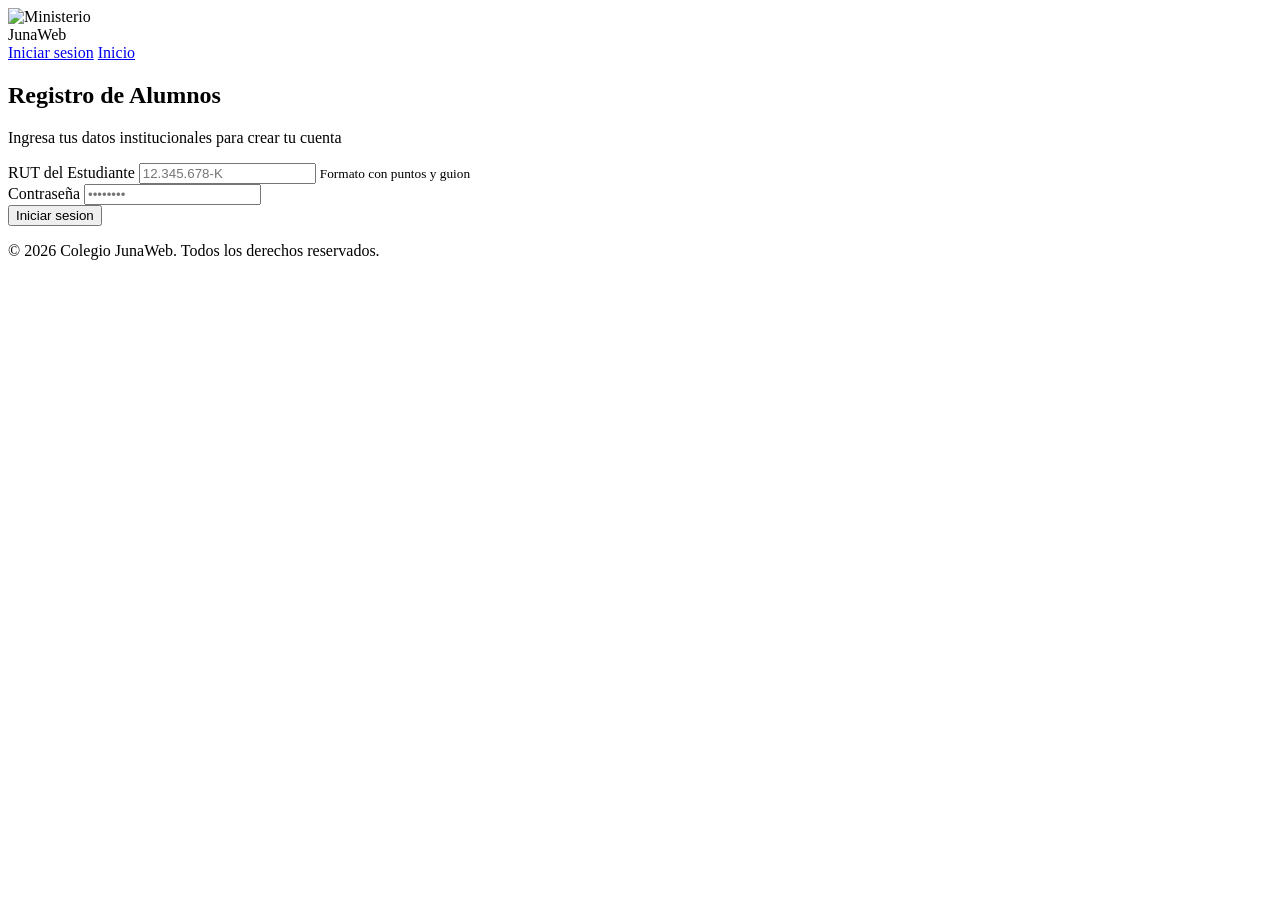
==== page/iniciar_sesion.html @ 6d4668fd "d" ====
<!DOCTYPE html>
<html lang="es">

<head>
    <meta charset="UTF-8">
    <meta name="viewport" content="width=device-width, initial-scale=1.0">
    <meta name="Author" content="Dante Ariel Agustin Benjamin Diego :D">
    <title>JunaWeb - Registro de Alumnos</title>

    <link rel="stylesheet" href="static/css/style.css">

    <link rel="preconnect" href="https://fonts.googleapis.com">
    <link rel="preconnect" href="https://fonts.gstatic.com" crossorigin>
    <link href="https: //fonts.googleapis.com/css2?family=Poppins:wght@300;400;500;600&display=swap" rel="stylesheet">
</head>

<body>


    <header class="navbar">
        <div class="header-content">

            <div class="official-logo">
            </div>
            <img src="static/images/Logo_del_MINSAL_Chile.png" alt="Ministerio">
            <div class="logo">
                <span>JunaWeb</span>
            </div>
            <nav>
                <a href="#">Iniciar sesion</a>
                <a href="#">Inicio</a>
            </nav>
        </div>
    </header>


    <main class="container">
        <div class="card">
            <div class="card-header">
                <h2>Registro de Alumnos</h2>
                <p>Ingresa tus datos institucionales para crear tu cuenta</p>
            </div>

            <form class="register-form" action="#" method="POST">

                <div class="form-group">
                    <label for="rut">RUT del Estudiante</label>
                    <input type="text" id="rut" name="rut" placeholder="12.345.678-K" required>
                    <small>Formato con puntos y guion</small>
                </div>
                <div class="form-group">
                    <label for="password">Contraseña</label>
                    <input type="password" id="password" name="password" placeholder="••••••••" required>
                </div>
            </form>
            <button type="submit" class="btn-primary">Iniciar sesion</button>
            </form>
            </a>
        </div>
    </main>

    <footer>
        <p> &copy; 2026 Colegio JunaWeb. Todos los derechos reservados.</p>
    </footer>

</body>


</html>
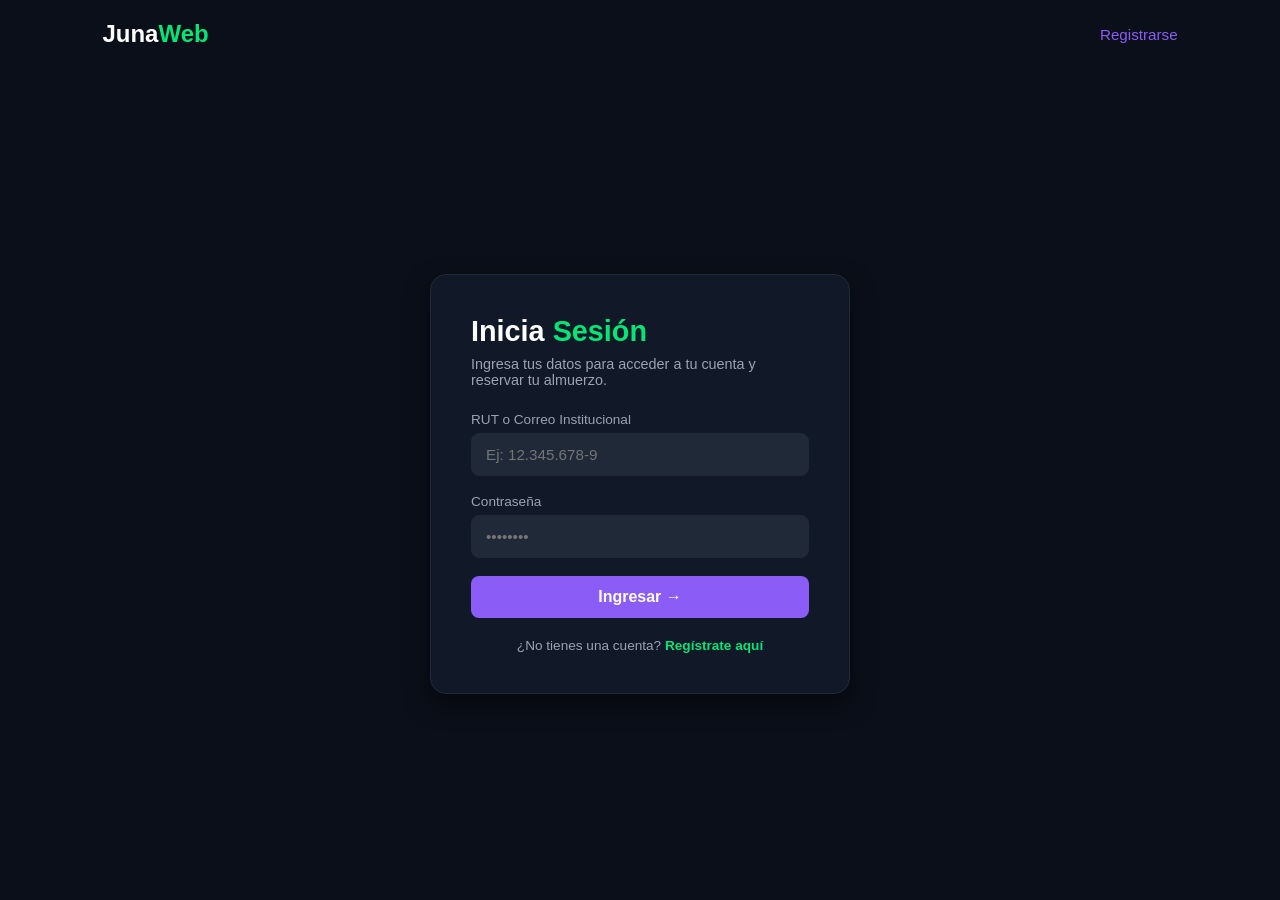
==== commit 6c2bfafe: "d" ====
--- a/page/iniciar_sesion.html
+++ b/page/iniciar_sesion.html
@@ -1,69 +1,42 @@
 <!DOCTYPE html>
 <html lang="es">
-
 <head>
-    <meta charset="UTF-8">
-    <meta name="viewport" content="width=device-width, initial-scale=1.0">
-    <meta name="Author" content="Dante Ariel Agustin Benjamin Diego :D">
-    <title>JunaWeb - Registro de Alumnos</title>
-
-    <link rel="stylesheet" href="static/css/style.css">
-
-    <link rel="preconnect" href="https://fonts.googleapis.com">
-    <link rel="preconnect" href="https://fonts.gstatic.com" crossorigin>
-    <link href="https: //fonts.googleapis.com/css2?family=Poppins:wght@300;400;500;600&display=swap" rel="stylesheet">
+  <meta charset="UTF-8">
+  <meta name="viewport" content="width=device-width, initial-scale=1.0">
+  <title>JunaWeb - Iniciar Sesión</title>
+  <link rel="stylesheet" href="../static/css/inicio.css">
 </head>
-
 <body>
 
+  <header>
+    <a href="../index.html" class="logo">Juna<span>Web</span></a>
+    <a href="registro.html" class="nav-link">Registrarse</a>
+  </header>
 
-    <header class="navbar">
-        <div class="header-content">
+  <main class="auth-container">
+    <div class="auth-card">
+      <h2>Inicia <span>Sesión</span></h2>
+      <p class="subtitle">Ingresa tus datos para acceder a tu cuenta y reservar tu almuerzo.</p>
 
-            <div class="official-logo">
-            </div>
-            <img src="static/images/Logo_del_MINSAL_Chile.png" alt="Ministerio">
-            <div class="logo">
-                <span>JunaWeb</span>
-            </div>
-            <nav>
-                <a href="#">Iniciar sesion</a>
-                <a href="#">Inicio</a>
-            </nav>
+      <form action="#" method="POST">
+        <div class="form-group">
+          <label for="rut">RUT o Correo Institucional</label>
+          <input type="text" id="rut" placeholder="Ej: 12.345.678-9" required>
         </div>
-    </header>
 
+        <div class="form-group">
+          <label for="password">Contraseña</label>
+          <input type="password" id="password" placeholder="••••••••" required>
+        </div>
 
-    <main class="container">
-        <div class="card">
-            <div class="card-header">
-                <h2>Registro de Alumnos</h2>
-                <p>Ingresa tus datos institucionales para crear tu cuenta</p>
-            </div>
+        <button type="submit" class="btn-submit">Ingresar →</button>
+      </form>
 
-            <form class="register-form" action="#" method="POST">
-
-                <div class="form-group">
-                    <label for="rut">RUT del Estudiante</label>
-                    <input type="text" id="rut" name="rut" placeholder="12.345.678-K" required>
-                    <small>Formato con puntos y guion</small>
-                </div>
-                <div class="form-group">
-                    <label for="password">Contraseña</label>
-                    <input type="password" id="password" name="password" placeholder="••••••••" required>
-                </div>
-            </form>
-            <button type="submit" class="btn-primary">Iniciar sesion</button>
-            </form>
-            </a>
-        </div>
-    </main>
-
-    <footer>
-        <p> &copy; 2026 Colegio JunaWeb. Todos los derechos reservados.</p>
-    </footer>
+      <div class="auth-footer">
+        ¿No tienes una cuenta? <a href="registro.html">Regístrate aquí</a>
+      </div>
+    </div>
+  </main>
 
 </body>
-
-
 </html>
--- a/static/css/inicio.css
+++ b/static/css/inicio.css
@@ -0,0 +1,171 @@
+/* Variables basadas en el diseño de JunaWeb */
+:root {
+  --bg-color: #0b0f19;
+  --card-bg: #111827;
+  --input-bg: #1f2937;
+  --text-main: #ffffff;
+  --text-muted: #9ca3af;
+  --green-accent: #00e676;
+  --purple-accent: #8b5cf6;
+  --purple-hover: #7c3aed;
+  --border-color: #1f2937;
+}
+
+* {
+  margin: 0;
+  padding: 0;
+  box-sizing: border-box;
+  font-family: 'Segoe UI', Tahoma, Geneva, Verdana, sans-serif;
+}
+
+body {
+  background-color: var(--bg-color);
+  color: var(--text-main);
+  min-height: 100vh;
+  display: flex;
+  flex-direction: column;
+}
+
+/* Header / Navbar */
+header {
+  display: flex;
+  justify-content: space-between;
+  align-items: center;
+  padding: 20px 8%;
+  background-color: transparent;
+}
+
+.logo {
+  font-size: 1.5rem;
+  font-weight: bold;
+  color: var(--text-main);
+  text-decoration: none;
+}
+
+.logo span {
+  color: var(--green-accent);
+}
+
+.nav-link {
+  color: var(--purple-accent);
+  text-decoration: none;
+  font-size: 0.95rem;
+  transition: color 0.3s;
+}
+
+.nav-link:hover {
+  color: var(--purple-hover);
+  text-decoration: underline;
+}
+
+/* Auth Container / Cards */
+.auth-container {
+  flex: 1;
+  display: flex;
+  justify-content: center;
+  align-items: center;
+  padding: 40px 20px;
+}
+
+.auth-card {
+  background-color: var(--card-bg);
+  border: 1px solid var(--border-color);
+  border-radius: 16px;
+  padding: 40px;
+  width: 100%;
+  max-width: 420px;
+  box-shadow: 0 10px 25px rgba(0, 0, 0, 0.5);
+}
+
+.auth-card h2 {
+  font-size: 1.8rem;
+  margin-bottom: 8px;
+}
+
+.auth-card h2 span {
+  color: var(--green-accent);
+}
+
+.auth-card p.subtitle {
+  color: var(--text-muted);
+  font-size: 0.9rem;
+  margin-bottom: 24px;
+}
+
+/* Form Styles */
+.form-group {
+  margin-bottom: 18px;
+  display: flex;
+  flex-direction: column;
+  gap: 6px;
+}
+
+.form-group label {
+  font-size: 0.85rem;
+  color: var(--text-muted);
+}
+
+.form-group input,
+.form-group select {
+  background-color: var(--input-bg);
+  border: 1px solid var(--border-color);
+  border-radius: 8px;
+  padding: 12px 14px;
+  color: var(--text-main);
+  font-size: 0.95rem;
+  outline: none;
+  transition: border-color 0.3s;
+}
+
+.form-group input:focus,
+.form-group select:focus {
+  border-color: var(--green-accent);
+}
+
+/* Form Actions & Buttons */
+.form-actions {
+  display: flex;
+  justify-content: space-between;
+  align-items: center;
+  margin-bottom: 24px;
+  font-size: 0.85rem;
+}
+
+.btn-submit {
+  width: 100%;
+  background-color: var(--purple-accent);
+  color: #ffffff;
+  border: none;
+  padding: 12px;
+  border-radius: 8px;
+  font-size: 1rem;
+  font-weight: 600;
+  cursor: pointer;
+  transition: background-color 0.3s, transform 0.1s;
+}
+
+.btn-submit:hover {
+  background-color: var(--purple-hover);
+}
+
+.btn-submit:active {
+  transform: scale(0.99);
+}
+
+/* Footer Link */
+.auth-footer {
+  margin-top: 20px;
+  text-align: center;
+  font-size: 0.85rem;
+  color: var(--text-muted);
+}
+
+.auth-footer a {
+  color: var(--green-accent);
+  text-decoration: none;
+  font-weight: 600;
+}
+
+.auth-footer a:hover {
+  text-decoration: underline;
+}
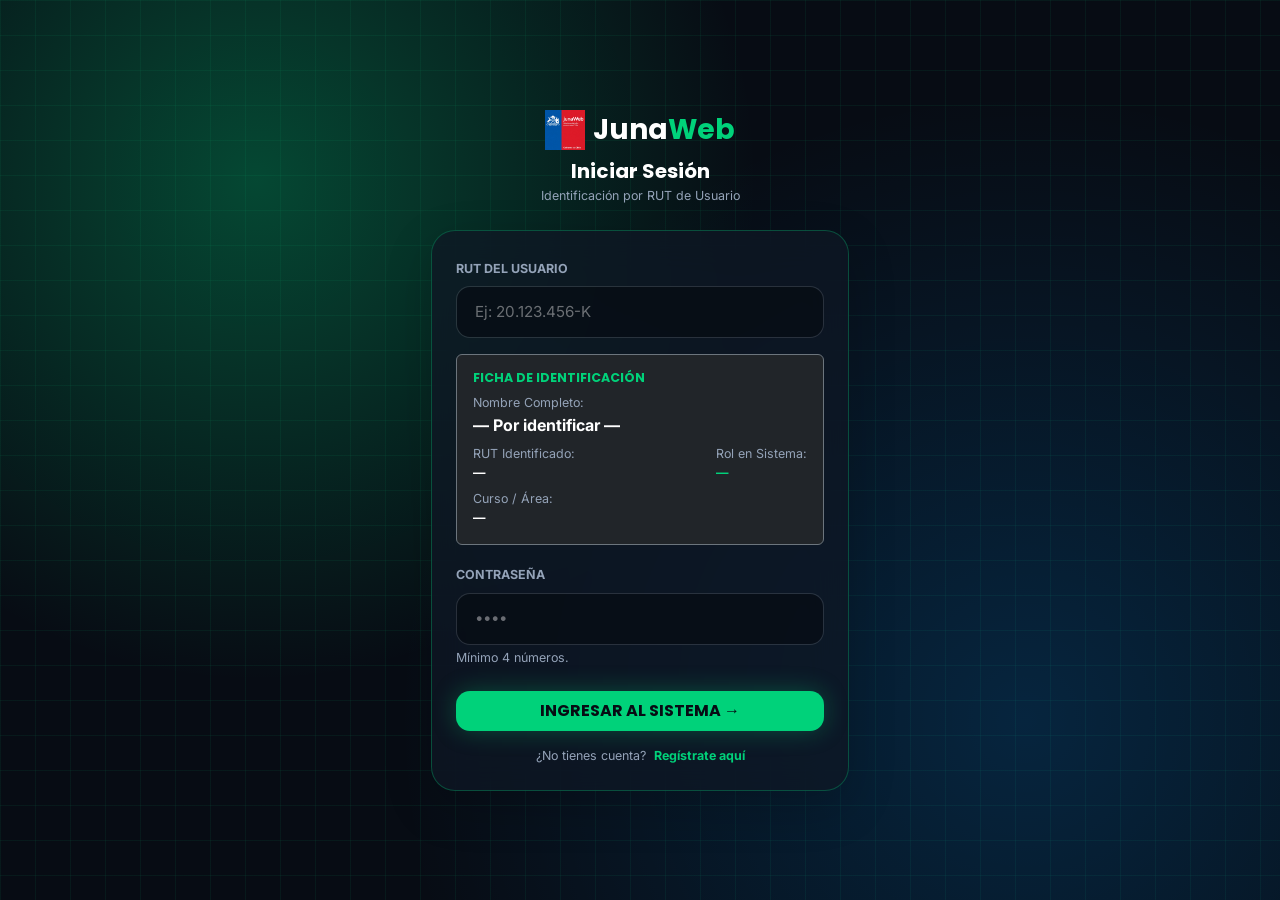
==== commit c9a11d9f: "j" ====
--- a/page/iniciar_sesion.html
+++ b/page/iniciar_sesion.html
@@ -1,42 +1,79 @@
 <!DOCTYPE html>
 <html lang="es">
 <head>
-  <meta charset="UTF-8">
-  <meta name="viewport" content="width=device-width, initial-scale=1.0">
-  <title>JunaWeb - Iniciar Sesión</title>
-  <link rel="stylesheet" href="../static/css/inicio.css">
+    <meta charset="UTF-8">
+    <meta name="viewport" content="width=device-width, initial-scale=1.0">
+    <title>JunaWeb - Iniciar Sesión</title>
+        <meta name="author" content="Ariel Faundez, Agustin sanchez, Dante Canales, Diego Valenzuela y Benjamin Carrasco">
+
+    <!-- Google Fonts -->
+    <link rel="preconnect" href="https://fonts.googleapis.com">
+    <link rel="preconnect" href="https://fonts.gstatic.com" crossorigin>
+    <link href="https://fonts.googleapis.com/css2?family=Inter:wght@400;500;600;700&family=Poppins:wght@500;600;700&display=swap" rel="stylesheet">
+
+    <!-- Bootstrap 5 CSS -->
+    <link href="https://cdn.jsdelivr.net/npm/bootstrap@5.3.0/dist/css/bootstrap.min.css" rel="stylesheet">
+    <link rel="stylesheet" href="../static/css/iniciar_sesion.css">
 </head>
-<body>
+<body class="dark-theme d-flex flex-column min-vh-100 justify-content-center align-items-center py-4">
 
-  <header>
-    <a href="../index.html" class="logo">Juna<span>Web</span></a>
-    <a href="registro.html" class="nav-link">Registrarse</a>
-  </header>
-
-  <main class="auth-container">
-    <div class="auth-card">
-      <h2>Inicia <span>Sesión</span></h2>
-      <p class="subtitle">Ingresa tus datos para acceder a tu cuenta y reservar tu almuerzo.</p>
-
-      <form action="#" method="POST">
-        <div class="form-group">
-          <label for="rut">RUT o Correo Institucional</label>
-          <input type="text" id="rut" placeholder="Ej: 12.345.678-9" required>
+    <div class="login-container w-100 px-3" style="max-width: 450px;">
+        <!-- Logo y Cabecera -->
+        <div class="text-center mb-4">
+            <a href="../index.html" class="d-inline-flex align-items-center text-decoration-none mb-2">
+                <img src="../static/images/logo.png" alt="Logo JunaWeb" class="header-logo" style="height: 40px;">
+                <span class="ms-2 fs-3 font-poppins fw-bold">
+                    <span class="text-white">Juna</span><span class="text-accent">Web</span>
+                </span>
+            </a>
+            <h5 class="text-white font-poppins fw-bold mb-1">Iniciar Sesión</h5>
+            <p class="text-bright-sub font-inter xsmall">Identificación por RUT de Usuario</p>
         </div>
 
-        <div class="form-group">
-          <label for="password">Contraseña</label>
-          <input type="password" id="password" placeholder="••••••••" required>
+        <!-- Tarjeta de Formulario -->
+        <div class="custom-card p-4 shadow-lg border-accent-glow">
+            <div id="login-alert" class="alert d-none py-2 mb-3 font-inter xsmall text-center"></div>
+
+            <form id="form-login" onsubmit="procesarLogin(event)">
+                <!-- RUT DEL USUARIO -->
+                <div class="mb-3 text-start">
+                    <label for="login-rut" class="form-label text-bright-sub font-inter xsmall fw-bold">RUT DEL USUARIO</label>
+                    <input type="text" class="form-control custom-input font-inter" id="login-rut" placeholder="Ej: 20.123.456-K" maxlength="12" required>
+                </div>
+
+                <!-- FICHA DE IDENTIFICACIÓN -->
+                <div class="p-3 mb-3 border border-secondary rounded bg-dark text-start">
+                    <h6 class="text-accent font-poppins fw-bold xsmall mb-2">FICHA DE IDENTIFICACIÓN</h6>
+                    <p class="mb-1 font-inter xsmall text-bright-sub">Nombre Completo: <br><strong id="info-nombre" class="text-white fs-6">— Por identificar —</strong></p>
+                    <div class="d-flex justify-content-between mt-2 font-inter xsmall text-bright-sub">
+                        <div>RUT Identificado: <br><strong id="info-rut" class="text-white">—</strong></div>
+                        <div>Rol en Sistema: <br><strong id="info-rol" class="text-accent">—</strong></div>
+                    </div>
+                    <div class="mt-2 font-inter xsmall text-bright-sub">
+                        Curso / Área: <br><strong id="info-curso" class="text-white">—</strong>
+                    </div>
+                </div>
+
+<div class="mb-4 text-start">
+    <label for="login-password" class="form-label text-bright-sub font-inter xsmall fw-bold">CONTRASEÑA</label>
+    <input type="password" class="form-control custom-input font-inter" id="login-password" placeholder="••••" minlength="4" required>
+    <div class="form-text text-bright-sub xsmall mt-1">Mínimo 4 números.</div>
+</div>
+
+                <!-- BOTÓN INICIAR SESIÓN -->
+                <button type="submit" class="btn btn-custom-primary w-100 py-2 font-poppins fw-bold glow-btn mb-3">
+                    INGRESAR AL SISTEMA →
+                </button>
+            </form>
+
+            <div class="text-center font-inter xsmall">
+                <span class="text-bright-sub">¿No tienes cuenta?</span>
+                <a href="registro.html" class="text-accent text-decoration-none fw-bold ms-1">Regístrate aquí</a>
+            </div>
         </div>
+    </div>
 
-        <button type="submit" class="btn-submit">Ingresar →</button>
-      </form>
-
-      <div class="auth-footer">
-        ¿No tienes una cuenta? <a href="registro.html">Regístrate aquí</a>
-      </div>
-    </div>
-  </main>
-
+    <script src="https://cdn.jsdelivr.net/npm/bootstrap@5.3.0/dist/js/bootstrap.bundle.min.js"></script>
+    <script src="../static/js/iniciar_sesion.js"></script>
 </body>
 </html>
--- a/static/css/iniciar_sesion.css
+++ b/static/css/iniciar_sesion.css
@@ -0,0 +1,187 @@
+/* =========================================
+   VARIABLES GLOBALES & ESTILOS BASE
+   ========================================= */
+:root {
+    --bg-dark: #070c14;
+    --card-bg: rgba(15, 23, 36, 0.75);
+    --accent-green: #00d27a;
+    --accent-green-glow: rgba(0, 210, 122, 0.3);
+    --accent-blue-glow: rgba(0, 150, 255, 0.18);
+    --border-color: rgba(255, 255, 255, 0.12);
+    --font-poppins: 'Poppins', sans-serif;
+    --font-inter: 'Inter', sans-serif;
+}
+
+/* =========================================
+   FONDO CON CUADRÍCULA & CANVAS DE PARTÍCULAS
+   ========================================= */
+body.dark-theme {
+    background-color: var(--bg-dark);
+    /* Cuadrícula marcada con gradientes radiales */
+    background-image: 
+        radial-gradient(circle at 20% 20%, var(--accent-green-glow) 0%, transparent 40%),
+        radial-gradient(circle at 80% 80%, var(--accent-blue-glow) 0%, transparent 50%),
+        linear-gradient(rgba(0, 210, 122, 0.07) 1px, transparent 1px),
+        linear-gradient(90deg, rgba(0, 210, 122, 0.07) 1px, transparent 1px);
+    background-size: 100% 100%, 100% 100%, 35px 35px, 35px 35px;
+    background-attachment: fixed;
+    color: #e2e8f0;
+    font-family: var(--font-inter);
+    min-height: 100vh;
+    overflow-x: hidden;
+    position: relative;
+}
+
+/* Canvas de Partículas en Capa Trasera */
+#particles-canvas {
+    position: fixed;
+    top: 0;
+    left: 0;
+    width: 100vw;
+    height: 100vh;
+    z-index: 0;
+    pointer-events: none;
+}
+
+/* Todo el contenido por encima del canvas */
+header, main, footer {
+    position: relative;
+    z-index: 1;
+}
+
+/* Tipografías y Colores */
+.font-poppins { font-family: var(--font-poppins); }
+.font-inter { font-family: var(--font-inter); }
+.text-accent { color: var(--accent-green) !important; }
+
+.text-bright { 
+    color: #cbd5e1 !important; 
+    font-size: 0.8rem;
+    font-weight: 600;
+}
+
+.text-bright-sub { 
+    color: #94a3b8 !important; 
+}
+
+.xsmall { font-size: 0.78rem; }
+.tracking-wide { letter-spacing: 0.05em; }
+
+/* Navegación Glassmorphism */
+.glass-header {
+    background: rgba(7, 12, 20, 0.8);
+    backdrop-filter: blur(16px);
+    -webkit-backdrop-filter: blur(16px);
+    border-bottom: 1px solid var(--border-color) !important;
+}
+
+.header-logo {
+    height: 38px;
+    width: auto;
+    object-fit: contain;
+}
+
+/* Badge */
+.badge-custom {
+    background: rgba(0, 210, 122, 0.12);
+    border: 1px solid rgba(0, 210, 122, 0.4);
+    color: var(--accent-green);
+    padding: 6px 16px;
+    border-radius: 20px;
+    font-size: 0.8rem;
+    font-weight: 600;
+}
+
+/* Tarjetas de Cristal Flotante */
+.custom-card {
+    background: var(--card-bg);
+    border: 1px solid var(--border-color);
+    border-radius: 24px;
+    backdrop-filter: blur(20px);
+    -webkit-backdrop-filter: blur(20px);
+    box-shadow: 0 20px 50px rgba(0, 0, 0, 0.5);
+    transition: transform 0.3s ease, border-color 0.3s ease, box-shadow 0.3s ease;
+}
+
+.card-hover:hover {
+    border-color: rgba(0, 210, 122, 0.4);
+    transform: translateY(-4px);
+    box-shadow: 0 25px 60px rgba(0, 210, 122, 0.18);
+}
+
+.border-accent-glow {
+    border: 1px solid rgba(0, 210, 122, 0.3) !important;
+    box-shadow: 0 0 35px rgba(0, 210, 122, 0.12);
+}
+
+/* INPUTS */
+.custom-input {
+    background-color: rgba(7, 12, 20, 0.75) !important;
+    border: 1px solid var(--border-color) !important;
+    color: #ffffff !important;
+    border-radius: 14px !important;
+    padding: 0.85rem 1.1rem !important;
+    font-size: 0.95rem;
+    transition: all 0.3s ease;
+}
+
+.custom-input:focus {
+    border-color: var(--accent-green) !important;
+    box-shadow: 0 0 16px var(--accent-green-glow) !important;
+    outline: none;
+}
+
+.custom-input::placeholder {
+    color: rgba(255, 255, 255, 0.4) !important;
+}
+
+/* BOTÓN OJO SVG */
+.btn-eye-toggle {
+    background: transparent;
+    border: none;
+    color: #94a3b8;
+    padding: 4px 8px;
+    display: flex;
+    align-items: center;
+    justify-content: center;
+    cursor: pointer;
+    transition: color 0.2s ease;
+}
+
+.btn-eye-toggle:hover {
+    color: var(--accent-green);
+}
+
+/* BOTONES */
+.btn-custom-primary {
+    background-color: var(--accent-green);
+    color: #070c14;
+    border: none;
+    font-weight: 700;
+    border-radius: 14px;
+    transition: all 0.3s ease;
+}
+
+.btn-custom-primary:hover {
+    background-color: #00e687;
+    color: #070c14;
+    transform: translateY(-2px);
+}
+
+.glow-btn {
+    box-shadow: 0 0 25px var(--accent-green-glow);
+}
+
+.btn-custom-outline {
+    background: rgba(255, 255, 255, 0.03);
+    color: #ffffff;
+    border: 1px solid var(--border-color);
+    border-radius: 14px;
+    transition: all 0.3s ease;
+}
+
+.btn-custom-outline:hover {
+    border-color: var(--accent-green);
+    color: var(--accent-green);
+    background: rgba(0, 210, 122, 0.08);
+}
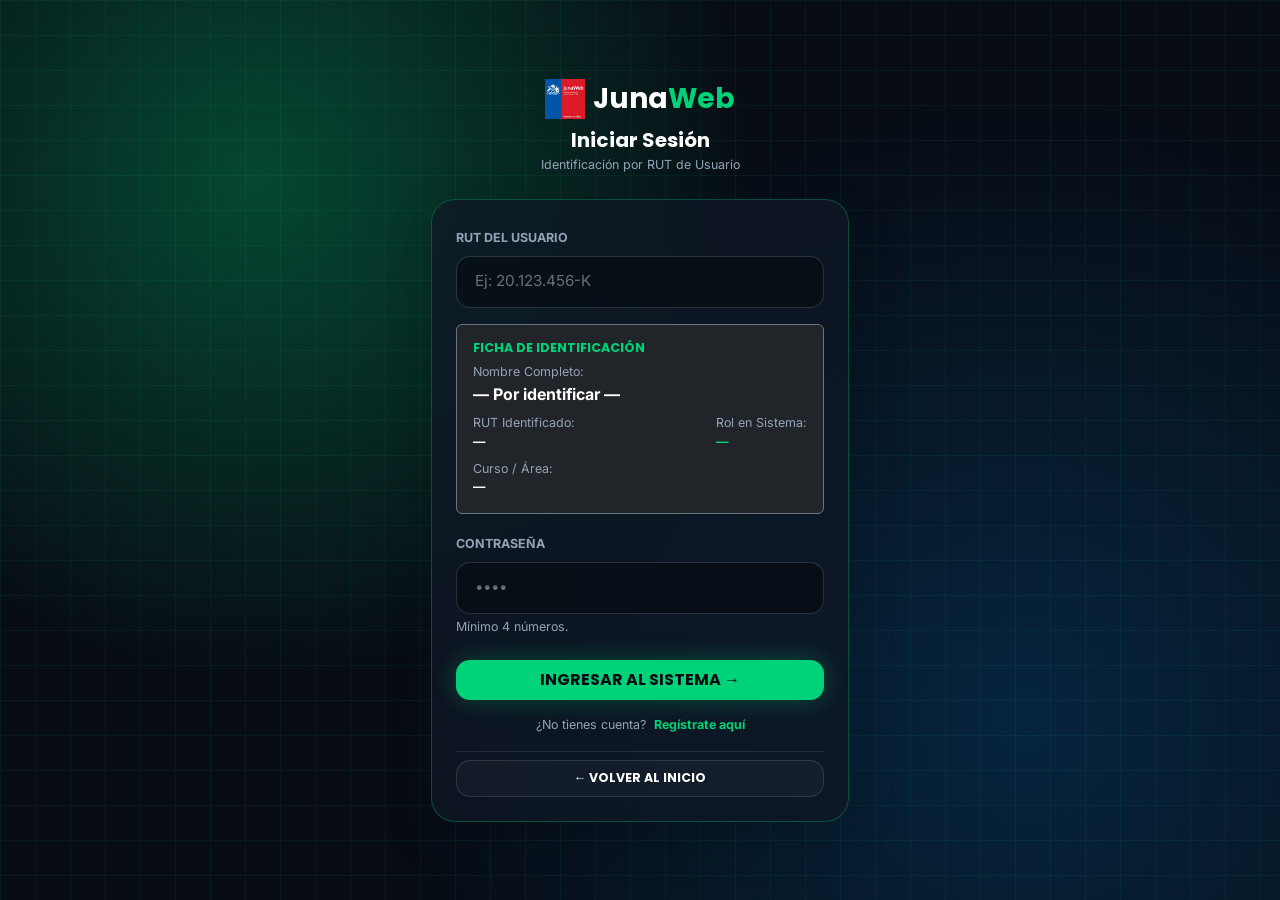
==== commit 16aa1c88: "k" ====
--- a/page/iniciar_sesion.html
+++ b/page/iniciar_sesion.html
@@ -4,7 +4,7 @@
     <meta charset="UTF-8">
     <meta name="viewport" content="width=device-width, initial-scale=1.0">
     <title>JunaWeb - Iniciar Sesión</title>
-        <meta name="author" content="Ariel Faundez, Agustin sanchez, Dante Canales, Diego Valenzuela y Benjamin Carrasco">
+    <meta name="author" content="Ariel Faundez, Agustin sanchez, Dante Canales, Diego Valenzuela y Benjamin Carrasco">
 
     <!-- Google Fonts -->
     <link rel="preconnect" href="https://fonts.googleapis.com">
@@ -54,11 +54,11 @@
                     </div>
                 </div>
 
-<div class="mb-4 text-start">
-    <label for="login-password" class="form-label text-bright-sub font-inter xsmall fw-bold">CONTRASEÑA</label>
-    <input type="password" class="form-control custom-input font-inter" id="login-password" placeholder="••••" minlength="4" required>
-    <div class="form-text text-bright-sub xsmall mt-1">Mínimo 4 números.</div>
-</div>
+                <div class="mb-4 text-start">
+                    <label for="login-password" class="form-label text-bright-sub font-inter xsmall fw-bold">CONTRASEÑA</label>
+                    <input type="password" class="form-control custom-input font-inter" id="login-password" placeholder="••••" minlength="4" required>
+                    <div class="form-text text-bright-sub xsmall mt-1">Mínimo 4 números.</div>
+                </div>
 
                 <!-- BOTÓN INICIAR SESIÓN -->
                 <button type="submit" class="btn btn-custom-primary w-100 py-2 font-poppins fw-bold glow-btn mb-3">
@@ -66,9 +66,16 @@
                 </button>
             </form>
 
-            <div class="text-center font-inter xsmall">
+            <div class="text-center font-inter xsmall mb-3">
                 <span class="text-bright-sub">¿No tienes cuenta?</span>
                 <a href="registro.html" class="text-accent text-decoration-none fw-bold ms-1">Regístrate aquí</a>
+            </div>
+
+            <!-- BOTÓN VOLVER AL INICIO -->
+            <div class="text-center pt-2 border-top border-secondary border-opacity-25">
+                <a href="../index.html" class="btn btn-custom-outline w-100 py-2 font-poppins xsmall fw-bold text-decoration-none">
+                    ← VOLVER AL INICIO
+                </a>
             </div>
         </div>
     </div>
--- a/static/css/iniciar_sesion.css
+++ b/static/css/iniciar_sesion.css
@@ -43,7 +43,7 @@
     pointer-events: none;
 }
 
-/* Todo el contenido por encima del canvas */
+/* Todo el contenido por encima del canvas con flex-wrap implícito */
 header, main, footer {
     position: relative;
     z-index: 1;
@@ -73,6 +73,10 @@
     backdrop-filter: blur(16px);
     -webkit-backdrop-filter: blur(16px);
     border-bottom: 1px solid var(--border-color) !important;
+    display: flex;
+    flex-wrap: wrap;
+    align-items: center;
+    justify-content: space-between;
 }
 
 .header-logo {
@@ -90,6 +94,10 @@
     border-radius: 20px;
     font-size: 0.8rem;
     font-weight: 600;
+    display: inline-flex;
+    flex-wrap: wrap;
+    align-items: center;
+    justify-content: center;
 }
 
 /* Tarjetas de Cristal Flotante */
@@ -101,6 +109,9 @@
     -webkit-backdrop-filter: blur(20px);
     box-shadow: 0 20px 50px rgba(0, 0, 0, 0.5);
     transition: transform 0.3s ease, border-color 0.3s ease, box-shadow 0.3s ease;
+    display: flex;
+    flex-direction: column;
+    flex-wrap: wrap;
 }
 
 .card-hover:hover {
@@ -123,6 +134,7 @@
     padding: 0.85rem 1.1rem !important;
     font-size: 0.95rem;
     transition: all 0.3s ease;
+    width: 100%;
 }
 
 .custom-input:focus {
@@ -153,6 +165,13 @@
 }
 
 /* BOTONES */
+.btn {
+    display: inline-flex;
+    flex-wrap: wrap;
+    align-items: center;
+    justify-content: center;
+}
+
 .btn-custom-primary {
     background-color: var(--accent-green);
     color: #070c14;
@@ -184,4 +203,39 @@
     border-color: var(--accent-green);
     color: var(--accent-green);
     background: rgba(0, 210, 122, 0.08);
+}
+
+/* =========================================
+   SISTEMA DE DISEÑO RESPONSIVO FLEX-WRAP
+   ========================================= */
+.container, 
+.card-container, 
+.options-grid,
+.nav-menu,
+.form-row,
+.extra-links {
+    display: flex;
+    flex-wrap: wrap;
+    justify-content: center;
+    align-items: center;
+    gap: 15px;
+}
+
+img, .card, .custom-card {
+    max-width: 100%;
+    height: auto;
+}
+
+@media (max-width: 768px) {
+    body.dark-theme {
+        padding: 10px;
+    }
+    
+    .container, 
+    .card-container,
+    .options-grid,
+    .form-row {
+        flex-direction: column;
+        width: 100%;
+    }
 }
